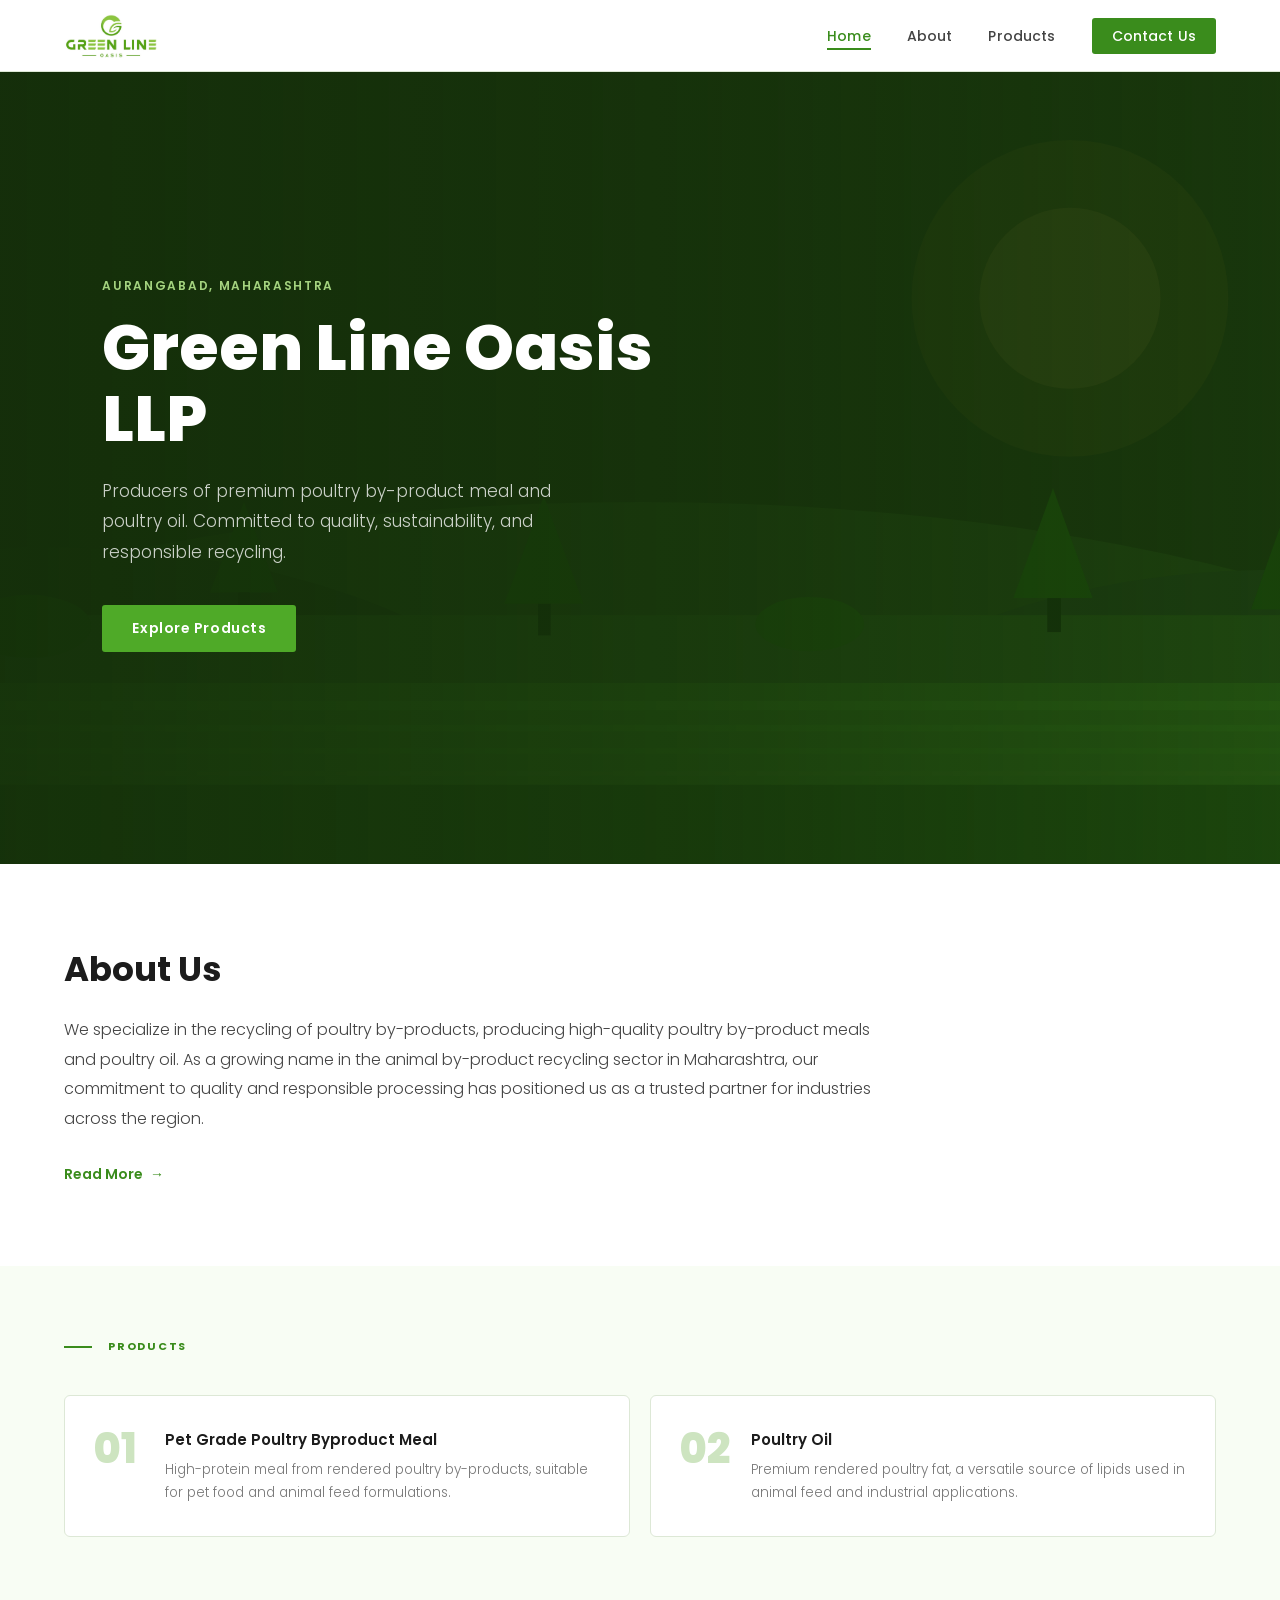
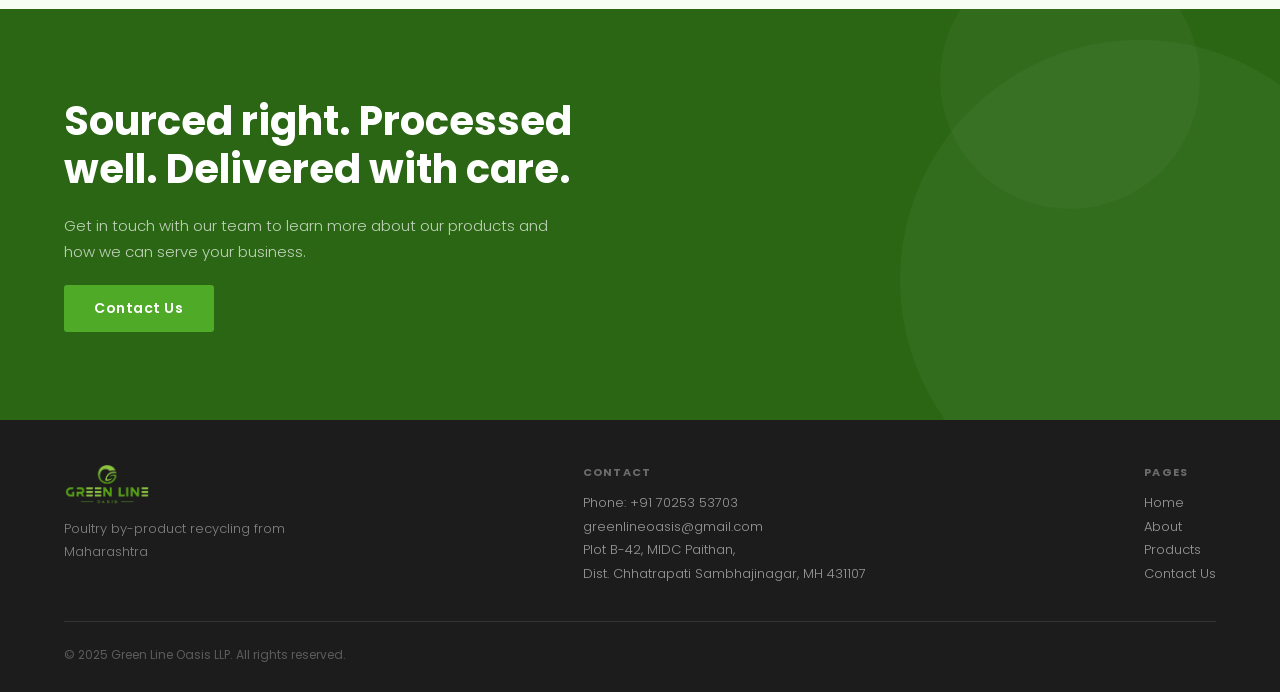
==== index.html @ e6fffd35 "Add files via upload" ====
<!DOCTYPE html>
<html lang="en">
<head>
  <meta charset="UTF-8" />
  <meta name="viewport" content="width=device-width, initial-scale=1.0" />
  <title>Green Line Oasis LLP | Poultry By-Product Recycling, Aurangabad</title>
  <meta name="description" content="Aurangabad's leading producer of premium poultry by-product meal and poultry oil. Quality recycling for animal feed industries." />
  <link rel="stylesheet" href="shared.css" />
  <style>
    /* ─── BANNER ─── */
    .banner {
      position: relative;
      width: 100%;
      height: 88vh;
      min-height: 480px;
      max-height: 820px;
      overflow: hidden;
      background: #1c2e14;
    }
    .banner-svg-wrap {
      position: absolute;
      inset: 0;
      width: 100%;
      height: 100%;
      will-change: transform;
    }
    .banner-overlay {
      position: absolute;
      inset: 0;
      background: linear-gradient(
        to right,
        rgba(20,45,10,0.84) 0%,
        rgba(20,45,10,0.58) 55%,
        rgba(20,45,10,0.26) 100%
      );
    }
    .banner-content {
      position: absolute;
      inset: 0;
      display: flex;
      flex-direction: column;
      justify-content: center;
      padding: 0 8%;
      max-width: 780px;
    }
    .banner-eyebrow {
      font-size: 12px;
      font-weight: 600;
      letter-spacing: 0.14em;
      text-transform: uppercase;
      color: rgba(180,230,140,0.9);
      margin-bottom: 18px;
      opacity: 0;
      animation: fadeSlideUp 0.7s 0.2s ease forwards;
    }
    .banner-title {
      font-family: 'Poppins', sans-serif;
      font-size: clamp(34px, 5.5vw, 64px);
      line-height: 1.1;
      color: var(--white);
      margin-bottom: 22px;
      font-weight: 800;
      opacity: 0;
      animation: fadeSlideUp 0.7s 0.38s ease forwards;
    }
    .banner-body {
      font-size: clamp(15px, 1.6vw, 17px);
      line-height: 1.78;
      color: rgba(255,255,255,0.78);
      max-width: 500px;
      margin-bottom: 38px;
      font-weight: 300;
      opacity: 0;
      animation: fadeSlideUp 0.7s 0.54s ease forwards;
    }
    .banner-btn-wrap {
      opacity: 0;
      animation: fadeSlideUp 0.7s 0.68s ease forwards;
    }
    @keyframes fadeSlideUp {
      from { opacity: 0; transform: translateY(24px); }
      to   { opacity: 1; transform: translateY(0); }
    }

    /* ─── HOME ABOUT ─── */
    .home-about {
      padding: 80px 5%;
      max-width: 940px;
    }
    .home-about h2 {
      font-family: 'Poppins', sans-serif;
      font-size: clamp(24px, 3vw, 34px);
      font-weight: 700;
      margin-bottom: 20px;
      color: var(--text);
    }
    .home-about p {
      font-size: 16px;
      line-height: 1.85;
      color: var(--text-mid);
      margin-bottom: 28px;
      font-weight: 300;
    }
    .read-more {
      display: inline-flex;
      align-items: center;
      gap: 7px;
      font-family: 'Poppins', sans-serif;
      font-size: 14px;
      font-weight: 600;
      color: var(--green);
      text-decoration: none;
      cursor: pointer;
      background: none;
      border: none;
      padding: 0;
      transition: color 0.2s, gap 0.2s;
    }
    .read-more::after {
      content: '→';
      transition: transform 0.2s;
    }
    .read-more:hover { color: var(--green-dark); }
    .read-more:hover::after { transform: translateX(4px); }

    /* ─── HOME PRODUCTS ─── */
    .home-products {
      background: var(--bg);
      padding: 72px 5%;
    }
    .home-products-header {
      display: flex;
      align-items: center;
      gap: 16px;
      margin-bottom: 40px;
    }
    .home-products-header::before {
      content: '';
      display: inline-block;
      width: 28px;
      height: 2px;
      background: var(--green);
      flex-shrink: 0;
    }
    .home-products h3 {
      font-family: 'Poppins', sans-serif;
      font-size: 11px;
      font-weight: 700;
      letter-spacing: 0.16em;
      text-transform: uppercase;
      color: var(--green);
    }
    .product-row {
      display: grid;
      grid-template-columns: 1fr 1fr;
      gap: 20px;
    }
    .product-tile {
      background: var(--white);
      border: 1px solid var(--border);
      border-radius: 6px;
      padding: 32px 28px;
      cursor: pointer;
      transition: box-shadow 0.3s, transform 0.3s, border-color 0.3s;
      display: flex;
      align-items: flex-start;
      gap: 20px;
      position: relative;
      overflow: hidden;
    }
    .product-tile::before {
      content: '';
      position: absolute;
      left: 0;
      top: 0;
      width: 3px;
      height: 100%;
      background: var(--green);
      transform: scaleY(0);
      transition: transform 0.3s ease;
      transform-origin: bottom;
    }
    .product-tile:hover::before { transform: scaleY(1); transform-origin: top; }
    .product-tile:hover {
      box-shadow: 0 10px 32px rgba(58,140,28,0.12);
      border-color: rgba(58,140,28,0.3);
    }
    .tile-num {
      font-family: 'Poppins', sans-serif;
      font-size: 42px;
      font-weight: 800;
      color: #cde4c0;
      line-height: 1;
      flex-shrink: 0;
      min-width: 52px;
      transition: color 0.3s;
    }
    .product-tile:hover .tile-num { color: var(--green-pale); }
    .tile-body h4 {
      font-family: 'Poppins', sans-serif;
      font-size: 15px;
      font-weight: 600;
      color: var(--text);
      margin-bottom: 8px;
      transition: color 0.2s;
    }
    .product-tile:hover .tile-body h4 { color: var(--green); }
    .tile-body p {
      font-size: 13.5px;
      color: var(--text-muted);
      line-height: 1.65;
      font-weight: 300;
    }

    /* ─── CTA BAND ─── */
    .cta-band {
      position: relative;
      padding: 88px 5%;
      overflow: hidden;
      background: var(--green-dark);
      display: flex;
      flex-direction: column;
      align-items: flex-start;
      gap: 20px;
    }
    .cta-band::before {
      content: '';
      position: absolute;
      right: -100px;
      bottom: -100px;
      width: 480px;
      height: 480px;
      border-radius: 50%;
      background: rgba(255,255,255,0.04);
    }
    .cta-band::after {
      content: '';
      position: absolute;
      right: 80px;
      top: -60px;
      width: 260px;
      height: 260px;
      border-radius: 50%;
      background: rgba(255,255,255,0.03);
    }
    .cta-band h2 {
      font-family: 'Poppins', sans-serif;
      font-size: clamp(24px, 3.5vw, 40px);
      color: var(--white);
      font-weight: 700;
      max-width: 600px;
      line-height: 1.2;
      position: relative;
      z-index: 1;
    }
    .cta-band p {
      font-size: 15px;
      color: rgba(255,255,255,0.70);
      max-width: 500px;
      line-height: 1.75;
      font-weight: 300;
      position: relative;
      z-index: 1;
    }
    .cta-band .banner-btn {
      position: relative;
      z-index: 1;
    }

    /* ─── RESPONSIVE ─── */
    @media (max-width: 820px) {
      .product-row { grid-template-columns: 1fr; }
      .banner-content { padding: 0 6%; }
      .banner { height: 80vw; min-height: 340px; }
    }
    @media (max-width: 480px) {
      .banner-title { font-size: 28px; }
      .home-about { padding: 52px 5%; }
      .home-products { padding: 52px 5%; }
      .cta-band { padding: 60px 5%; }
    }
  </style>
</head>
<body>

<!-- ─── NAV ─── -->
<nav>
  <a class="nav-logo" href="index.html">
    <img src="images/logo/logo.jpeg" alt="Green Line Oasis LLP" />
  </a>
  <ul class="nav-links" id="navLinks">
    <li><a href="index.html" data-page="home">Home</a></li>
    <li><a href="about.html" data-page="about">About</a></li>
    <li><a href="products.html" data-page="products">Products</a></li>
    <li class="contact-link"><a href="contact.html" data-page="contact">Contact Us</a></li>
  </ul>
  <button class="hamburger" id="hamburger" onclick="toggleMobile()" aria-label="Menu">
    <span></span><span></span><span></span>
  </button>
</nav>
<div class="mobile-nav" id="mobileNav">
  <a href="index.html" data-page="home">Home</a>
  <a href="about.html" data-page="about">About</a>
  <a href="products.html" data-page="products">Products</a>
  <a href="contact.html" data-page="contact">Contact Us</a>
</div>

<!-- ─── HERO BANNER ─── -->
<div class="banner">
  <svg class="banner-svg-wrap" viewBox="0 0 1440 700" preserveAspectRatio="xMidYMid slice" xmlns="http://www.w3.org/2000/svg">
    <rect width="1440" height="700" fill="#1a3a0d"/>
    <ellipse cx="720" cy="700" rx="900" ry="320" fill="#1f4510"/>
    <ellipse cx="200" cy="700" rx="500" ry="280" fill="#1b3d0e"/>
    <ellipse cx="1280" cy="700" rx="460" ry="260" fill="#1d4112"/>
    <rect x="0" y="480" width="1440" height="220" fill="#224e12"/>
    <rect x="0" y="540" width="1440" height="160" fill="#275c13"/>
    <line x1="0" y1="560" x2="1440" y2="560" stroke="#2d6b16" stroke-width="8" opacity="0.5"/>
    <line x1="0" y1="580" x2="1440" y2="580" stroke="#2d6b16" stroke-width="6" opacity="0.4"/>
    <line x1="0" y1="600" x2="1440" y2="600" stroke="#2d6b16" stroke-width="5" opacity="0.3"/>
    <line x1="0" y1="620" x2="1440" y2="620" stroke="#336118" stroke-width="4" opacity="0.25"/>
    <rect x="0" y="630" width="1440" height="70" fill="#1e4d0e"/>
    <ellipse cx="1100" cy="200" rx="80" ry="80" fill="rgba(255,220,100,0.06)"/>
    <ellipse cx="1100" cy="200" rx="140" ry="140" fill="rgba(255,200,60,0.04)"/>
    <polygon points="340,460 370,380 400,460" fill="#1a4a0a"/>
    <rect x="365" y="460" width="10" height="30" fill="#14350a"/>
    <polygon points="600,470 635,375 670,470" fill="#1b4d0a"/>
    <rect x="630" y="470" width="11" height="28" fill="#14350a"/>
    <polygon points="1050,465 1085,368 1120,465" fill="#1c500b"/>
    <rect x="1080" y="465" width="12" height="30" fill="#14350a"/>
    <polygon points="1260,475 1290,390 1322,475" fill="#1a4a0a"/>
    <rect x="1286" y="475" width="10" height="26" fill="#14350a"/>
    <ellipse cx="180" cy="490" rx="55" ry="28" fill="#1c4d0b"/>
    <ellipse cx="870" cy="488" rx="48" ry="24" fill="#1e510c"/>
    <ellipse cx="1380" cy="492" rx="44" ry="22" fill="#1c4d0b"/>
  </svg>
  <div class="banner-overlay"></div>
  <div class="banner-content">
    <div class="banner-eyebrow">Aurangabad, Maharashtra</div>
    <h1 class="banner-title">Green Line Oasis LLP</h1>
    <p class="banner-body">Producers of premium poultry by-product meal and poultry oil. Committed to quality, sustainability, and responsible recycling.</p>
    <div class="banner-btn-wrap">
      <a class="banner-btn" href="products.html">Explore Products</a>
    </div>
  </div>
</div>

<!-- ─── ABOUT SNIPPET ─── -->
<div class="home-about reveal">
  <h2>About Us</h2>
  <p>We specialize in the recycling of poultry by-products, producing high-quality poultry by-product meals and poultry oil. As a growing name in the animal by-product recycling sector in Maharashtra, our commitment to quality and responsible processing has positioned us as a trusted partner for industries across the region.</p>
  <a class="read-more" href="about.html">Read More</a>
</div>

<!-- ─── PRODUCTS ─── -->
<div class="home-products">
  <div class="home-products-header">
    <h3>Products</h3>
  </div>
  <div class="product-row">
    <a class="product-tile reveal delay-1" href="products.html" style="text-decoration:none;">
      <div class="tile-num">01</div>
      <div class="tile-body">
        <h4>Pet Grade Poultry Byproduct Meal</h4>
        <p>High-protein meal from rendered poultry by-products, suitable for pet food and animal feed formulations.</p>
      </div>
    </a>
    <a class="product-tile reveal delay-2" href="products.html" style="text-decoration:none;">
      <div class="tile-num">02</div>
      <div class="tile-body">
        <h4>Poultry Oil</h4>
        <p>Premium rendered poultry fat, a versatile source of lipids used in animal feed and industrial applications.</p>
      </div>
    </a>
  </div>
</div>

<!-- ─── CTA BAND ─── -->
<div class="cta-band reveal">
  <h2>Sourced right. Processed well. Delivered with care.</h2>
  <p>Get in touch with our team to learn more about our products and how we can serve your business.</p>
  <a class="banner-btn index-btn" href="contact.html">Contact Us</a>
</div>

<!-- ─── FOOTER ─── -->
<footer>
  <div class="footer-inner">
    <div class="footer-brand">
      <img src="images/logo/logo_nobg.png" alt="Green Line Oasis LLP" />
      <p>Poultry by-product recycling from Maharashtra</p>
    </div>
    <div class="footer-info">
      <h4>Contact</h4>
      <p>Phone: +91 70253 53703</p>
      <a href="mailto:greenlineoasis@gmail.com">greenlineoasis@gmail.com</a>
      <p>Plot B-42, MIDC Paithan, <br/>Dist. Chhatrapati Sambhajinagar, MH 431107</p>
    </div>
    <div class="footer-info">
      <h4>Pages</h4>
      <a href="index.html">Home</a>
      <a href="about.html">About</a>
      <a href="products.html">Products</a>
      <a href="contact.html">Contact Us</a>
    </div>
  </div>
  <div class="footer-bottom">© 2025 Green Line Oasis LLP. All rights reserved.</div>
</footer>

<script src="shared.js"></script>
</body>
</html>
---- shared.css ----
/* ─── GOOGLE FONTS ─── */
@import url('https://fonts.googleapis.com/css2?family=Poppins:wght@300;400;500;600;700;800&display=swap');

/* ─── RESET & ROOT ─── */
*, *::before, *::after { box-sizing: border-box; margin: 0; padding: 0; }
html { scroll-behavior: smooth; }

:root {
  --green:       #3a8c1c;
  --green-dark:  #2a6614;
  --green-light: #4faa28;
  --green-pale:  #eef7e8;
  --text:        #1c1c1c;
  --text-mid:    #444;
  --text-muted:  #777;
  --border:      #dde8d6;
  --white:       #fff;
  --bg:          #f8fdf4;
  --nav-h:       72px;
}

body {
  font-family: 'Poppins', sans-serif;
  font-weight: 400;
  color: var(--text);
  background: var(--white);
  min-height: 100vh;
}

/* ─── NAV ─── */
nav {
  position: sticky;
  top: 0;
  z-index: 100;
  background: var(--white);
  border-bottom: 1px solid var(--border);
  height: var(--nav-h);
  display: flex;
  align-items: center;
  justify-content: space-between;
  padding: 0 5%;
  transition: box-shadow 0.3s;
}
nav.scrolled {
  box-shadow: 0 4px 24px rgba(58,140,28,0.10);
}
.nav-logo {
  cursor: pointer;
  display: flex;
  align-items: center;
}
.nav-logo img {
  height: 44px;
  width: auto;
  display: block;
  transition: opacity 0.2s;
}
.nav-logo:hover img { opacity: 0.8; }

.nav-links {
  display: flex;
  align-items: center;
  gap: 36px;
  list-style: none;
}
.nav-links a {
  font-family: 'Poppins', sans-serif;
  font-size: 14px;
  font-weight: 500;
  letter-spacing: 0.01em;
  color: var(--text-mid);
  text-decoration: none;
  padding-bottom: 2px;
  border-bottom: 2px solid transparent;
  transition: color 0.2s, border-color 0.2s;
}
.nav-links a:hover,
.nav-links a.active-link {
  color: var(--green);
  border-color: var(--green);
}
.nav-links .contact-link a {
  background: var(--green);
  color: var(--white);
  padding: 8px 20px;
  border-radius: 3px;
  border: none;
  transition: background 0.2s, transform 0.15s;
}
.nav-links .contact-link a:hover {
  background: var(--green-dark);
  transform: translateY(-1px);
}

/* Hamburger */
.hamburger {
  display: none;
  flex-direction: column;
  gap: 5px;
  cursor: pointer;
  background: none;
  border: none;
  padding: 4px;
}
.hamburger span {
  display: block;
  width: 22px; height: 2px;
  background: var(--text);
  border-radius: 2px;
  transition: 0.3s;
}
.hamburger.open span:nth-child(1) { transform: translateY(7px) rotate(45deg); }
.hamburger.open span:nth-child(2) { opacity: 0; }
.hamburger.open span:nth-child(3) { transform: translateY(-7px) rotate(-45deg); }

.mobile-nav {
  display: none;
  flex-direction: column;
  background: var(--white);
  border-bottom: 1px solid var(--border);
  padding: 12px 5% 20px;
  gap: 4px;
  overflow: hidden;
  max-height: 0;
  transition: max-height 0.4s ease, padding 0.3s ease;
}
.mobile-nav.open {
  display: flex;
  max-height: 300px;
  padding: 12px 5% 20px;
}
.mobile-nav a {
  font-family: 'Poppins', sans-serif;
  font-size: 15px;
  font-weight: 500;
  color: var(--text-mid);
  text-decoration: none;
  padding: 10px 0;
  border-bottom: 1px solid var(--border);
  transition: color 0.2s, padding-left 0.2s;
}
.mobile-nav a:last-child { border-bottom: none; }
.mobile-nav a:hover { color: var(--green); padding-left: 6px; }
.mobile-nav a.active-link { color: var(--green); }

/* ─── PAGE BANNER (inner pages) ─── */
.page-banner {
  background: var(--green-dark);
  padding: 60px 5% 56px;
  overflow: hidden;
  position: relative;
}
.page-banner::after {
  content: '';
  position: absolute;
  right: -60px;
  top: -60px;
  width: 320px;
  height: 320px;
  border-radius: 50%;
  background: rgba(255,255,255,0.04);
}
.page-banner h1 {
  font-family: 'Poppins', sans-serif;
  font-size: clamp(28px, 4vw, 48px);
  font-weight: 700;
  color: var(--white);
  position: relative;
  z-index: 1;
}

/* ─── CONTACT CTA ─── */
.contact-cta {
  position: relative;
  overflow: hidden;
}
.contact-cta-img-wrap {
  position: relative;
  height: 280px;
}
.contact-cta-svg {
  width: 100%;
  height: 100%;
}
.contact-cta-overlay {
  position: absolute;
  inset: 0;
  background: rgba(20,45,10,0.72);
  display: flex;
  flex-direction: column;
  align-items: center;
  justify-content: center;
  text-align: center;
  padding: 32px 5%;
  gap: 16px;
}
.contact-cta-overlay h3 {
  font-family: 'Poppins', sans-serif;
  font-size: clamp(22px, 3vw, 32px);
  font-weight: 700;
  color: var(--white);
}
.contact-cta-overlay p {
  font-size: 15px;
  color: rgba(255,255,255,0.72);
  font-weight: 300;
}

/* ─── BANNER BTN ─── */
.banner-btn {
  display: inline-block;
  background: var(--green-light);
  color: var(--white);
  font-family: 'Poppins', sans-serif;
  font-size: 14px;
  font-weight: 600;
  letter-spacing: 0.04em;
  padding: 13px 30px;
  text-decoration: none;
  border-radius: 3px;
  transition: background 0.2s, transform 0.2s, box-shadow 0.2s;
  align-self: center;
  cursor: pointer;
  border: none;
  position: relative;
  overflow: hidden;
}
.index-btn {
  align-self: flex-start;
}
.banner-btn::after {
  content: '';
  position: absolute;
  inset: 0;
  background: rgba(255,255,255,0.15);
  opacity: 0;
  transition: opacity 0.2s;
}
.banner-btn:hover {
  background: var(--green-dark);
  transform: translateY(-2px);
  box-shadow: 0 8px 20px rgba(42,102,20,0.35);
}
.banner-btn:hover::after { opacity: 1; }

/* ─── FOOTER ─── */
footer {
  background: var(--text);
  padding: 44px 5% 28px;
}
.footer-inner {
  display: flex;
  justify-content: space-between;
  align-items: flex-start;
  gap: 40px;
  flex-wrap: wrap;
  padding-bottom: 36px;
  border-bottom: 1px solid rgba(255,255,255,0.1);
  margin-bottom: 24px;
}
.footer-brand img {
  height: 40px;
  display: block;
  margin-bottom: 14px;
  transition: opacity 0.2s;
}
.footer-brand img:hover { opacity: 0.75; }
.footer-brand p {
  font-family: 'Poppins', sans-serif;
  font-size: 13px;
  color: rgba(255,255,255,0.45);
  line-height: 1.7;
  max-width: 240px;
  font-weight: 300;
}
.footer-info h4 {
  font-family: 'Poppins', sans-serif;
  font-size: 11px;
  font-weight: 700;
  letter-spacing: 0.12em;
  text-transform: uppercase;
  color: rgba(255,255,255,0.35);
  margin-bottom: 10px;
}
.footer-info p, .footer-info a {
  font-family: 'Poppins', sans-serif;
  font-size: 13px;
  color: rgba(255,255,255,0.55);
  line-height: 1.8;
  text-decoration: none;
  display: block;
  font-weight: 300;
  transition: color 0.2s;
}
.footer-info a:hover { color: var(--white); }
.footer-bottom {
  font-family: 'Poppins', sans-serif;
  font-size: 12px;
  color: rgba(255,255,255,0.28);
}

/* ─── ANIMATION BASE CLASSES ─── */
.reveal {
  opacity: 0;
  transform: translateY(30px);
  transition: opacity 0.65s ease, transform 0.65s ease;
}
.reveal.visible {
  opacity: 1;
  transform: translateY(0);
}
.reveal-left {
  opacity: 0;
  transform: translateX(-40px);
  transition: opacity 0.65s ease, transform 0.65s ease;
}
.reveal-left.visible {
  opacity: 1;
  transform: translateX(0);
}
.reveal-right {
  opacity: 0;
  transform: translateX(40px);
  transition: opacity 0.65s ease, transform 0.65s ease;
}
.reveal-right.visible {
  opacity: 1;
  transform: translateX(0);
}
.reveal-scale {
  opacity: 0;
  transform: scale(0.94);
  transition: opacity 0.65s ease, transform 0.65s ease;
}
.reveal-scale.visible {
  opacity: 1;
  transform: scale(1);
}

/* stagger delays */
.delay-1 { transition-delay: 0.1s; }
.delay-2 { transition-delay: 0.2s; }
.delay-3 { transition-delay: 0.3s; }
.delay-4 { transition-delay: 0.4s; }

/* ─── RESPONSIVE ─── */
@media (max-width: 820px) {
  :root { --nav-h: 60px; }
  .nav-links { display: none; }
  .hamburger { display: flex; }
  .footer-inner { flex-direction: column; }
}

@media (max-width: 480px) {
  .banner-btn { padding: 11px 22px; }
}
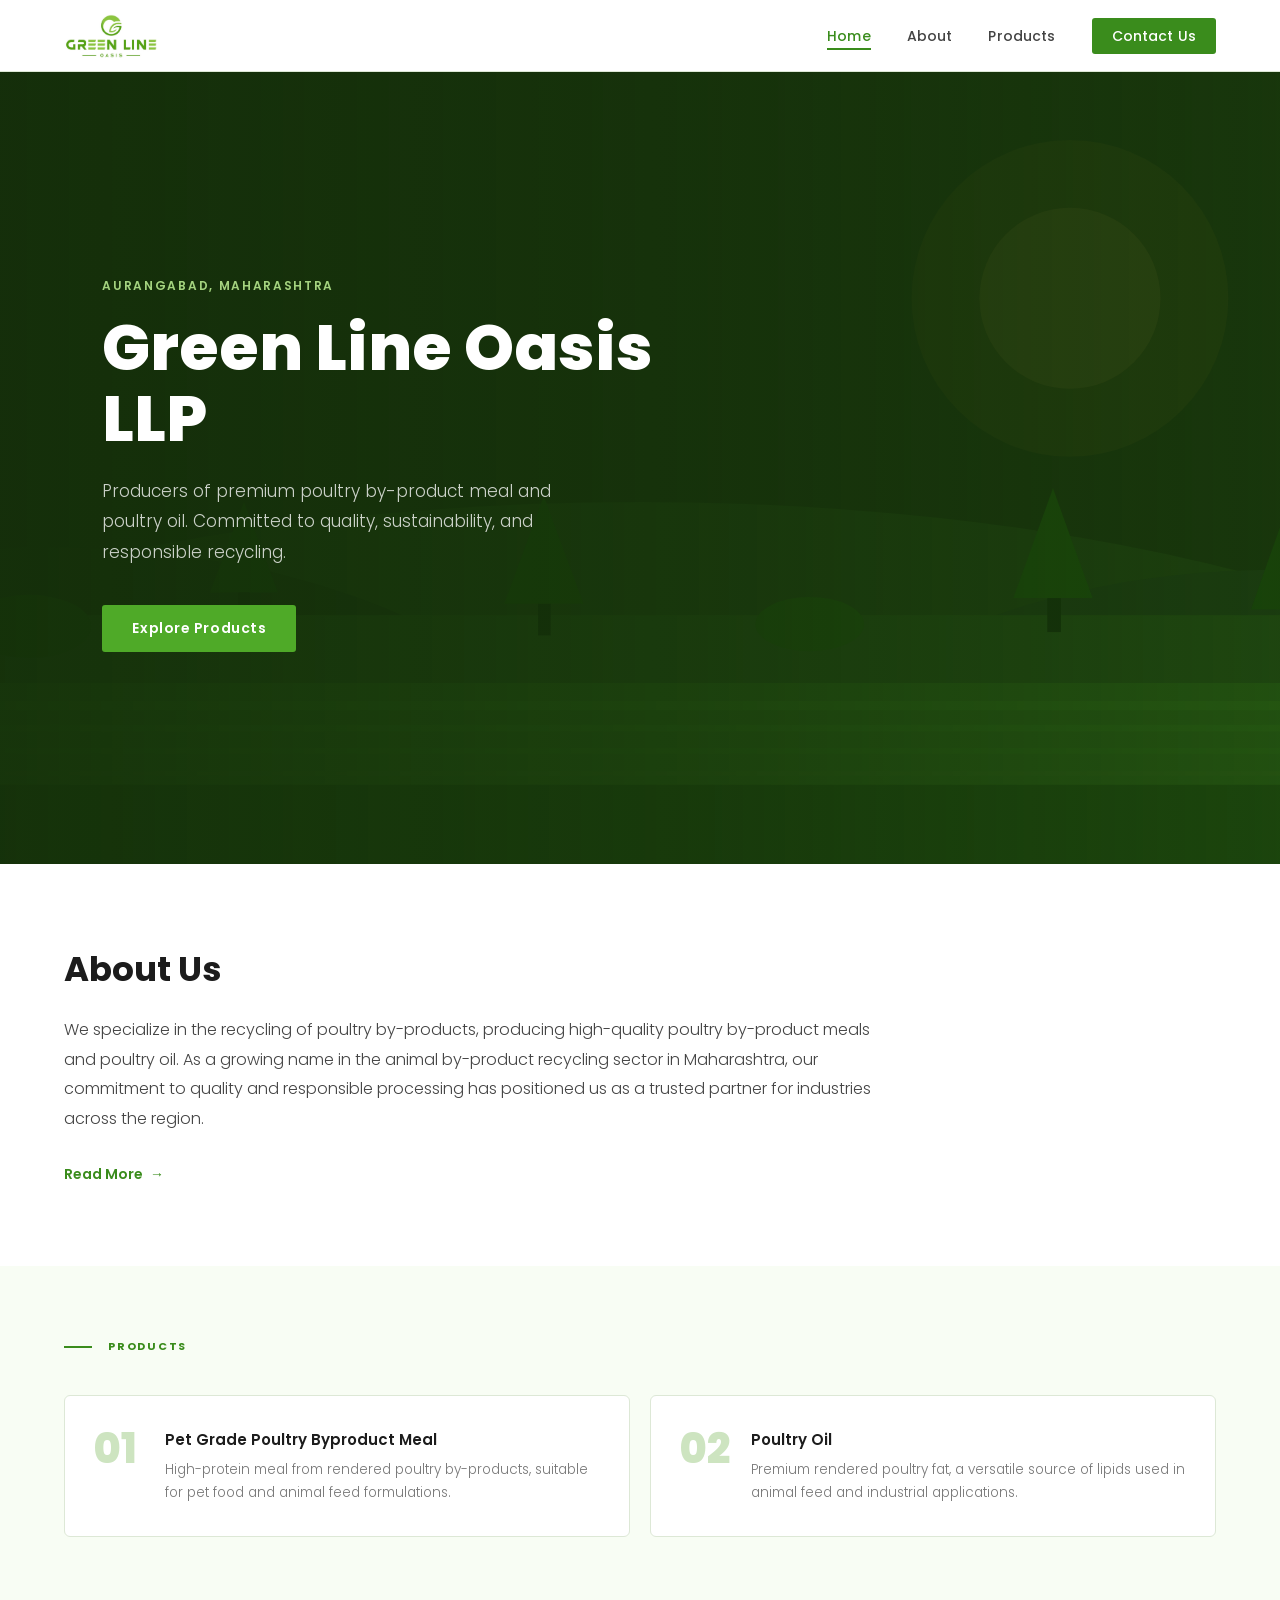
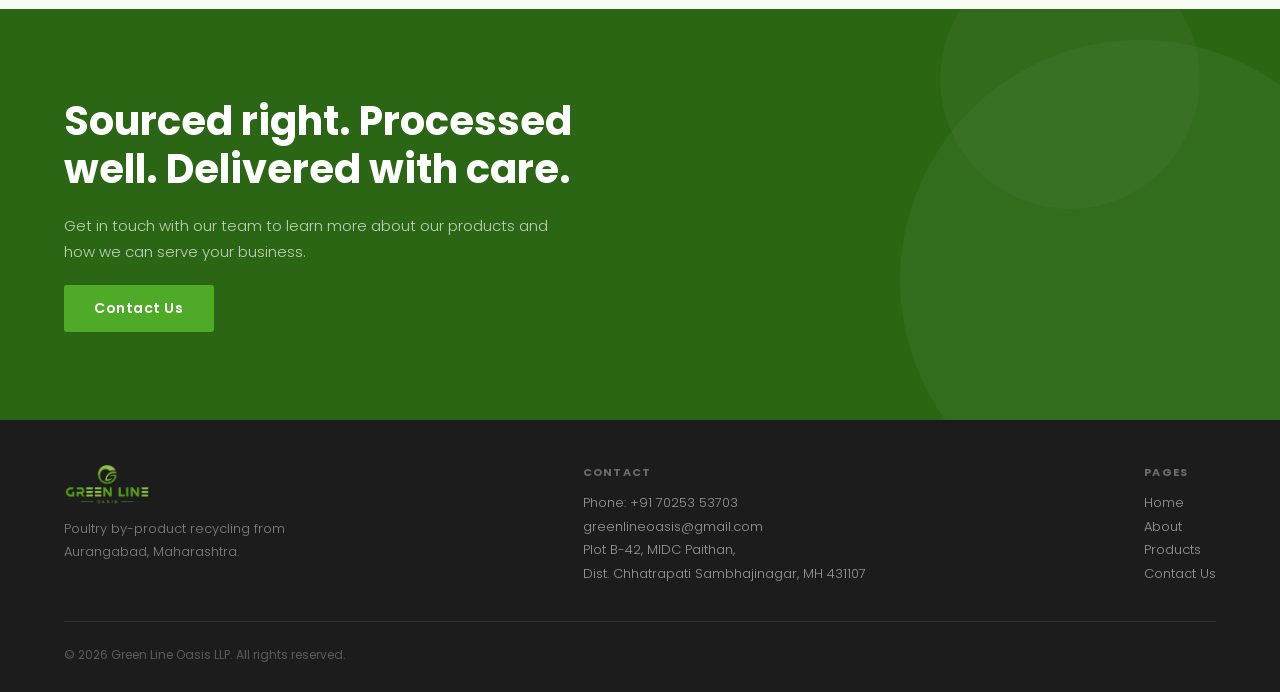
==== commit dd3ee8b5: "Update footer text and copyright year" ====
--- a/index.html
+++ b/index.html
@@ -386,7 +386,7 @@
   <div class="footer-inner">
     <div class="footer-brand">
       <img src="images/logo/logo_nobg.png" alt="Green Line Oasis LLP" />
-      <p>Poultry by-product recycling from Maharashtra</p>
+      <p>Poultry by-product recycling from Aurangabad, Maharashtra.</p>
     </div>
     <div class="footer-info">
       <h4>Contact</h4>
@@ -402,7 +402,7 @@
       <a href="contact.html">Contact Us</a>
     </div>
   </div>
-  <div class="footer-bottom">© 2025 Green Line Oasis LLP. All rights reserved.</div>
+  <div class="footer-bottom">© 2026 Green Line Oasis LLP. All rights reserved.</div>
 </footer>
 
 <script src="shared.js"></script>
